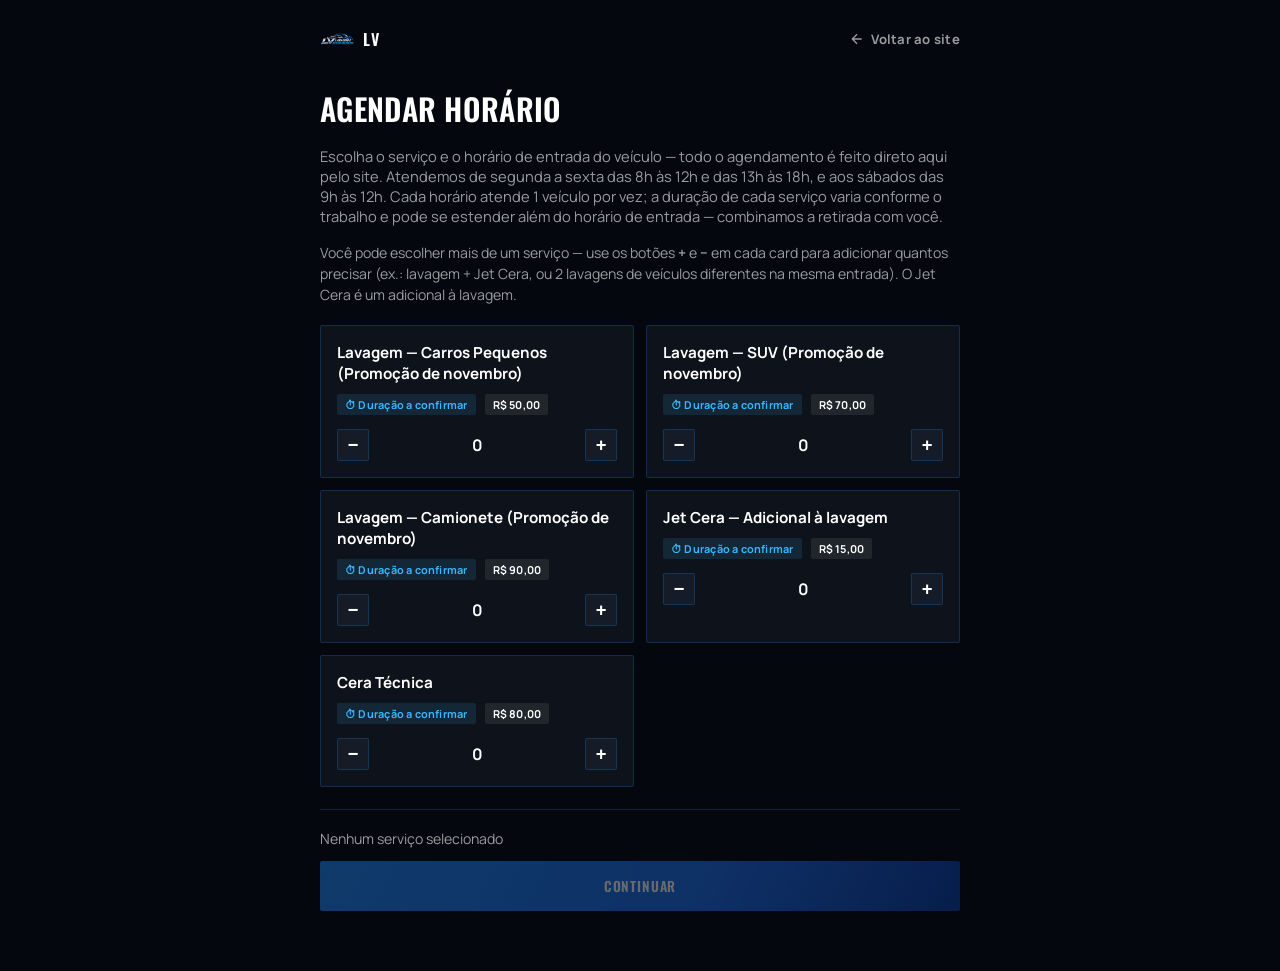
==== agendar.html @ 971d7b29 "Add files via upload" ====
<!DOCTYPE html>
<html lang="pt-BR">
<head>
<meta charset="UTF-8">
<meta name="viewport" content="width=device-width, initial-scale=1.0">
<title>Agendar Horário — LV Estética Automotiva</title>
<meta name="description" content="Agende online seu horário na LV Estética Automotiva em Passo Fundo - RS. Escolha o serviço, o dia e o horário de entrada do veículo.">
<meta name="robots" content="index, follow">
<!-- [DOMÍNIO DO SITE] — substitua pela URL final do site assim que o domínio for definido -->
<link rel="canonical" href="[DOMÍNIO DO SITE]/agendar.html">
<link rel="icon" type="image/png" href="logo-lv.png">
<link href="https://fonts.googleapis.com/css2?family=Oswald:wght@400;500;600;700&family=Manrope:wght@400;600;700;800&display=swap" rel="stylesheet">
<style>
:root{
  --black:#04070D; --black-soft:#0A0F16; --graphite:#0E131B; --graphite-2:#151C27;
  --red-fire:#1F6FEB; --red-deep:#0B3FA8; --orange-fire:#1E88F5; --gold:#38B6FF;
  --white:#FFFFFF; --white-60:rgba(255,255,255,.6); --line:rgba(30,136,245,.22);
  --danger:#E52316; --ok:#5cb85c;
  --font-display:'Oswald',sans-serif; --font-body:'Manrope',sans-serif;
  --flame-grad: linear-gradient(115deg, #1E88F5 0%, #1F6FEB 60%, #0B3FA8 100%);
}
*{box-sizing:border-box;}
body{margin:0;background:var(--black);color:var(--white);font-family:var(--font-body);padding:0 20px 60px;}
.wrap{max-width:640px;margin:0 auto;}
.topbar{max-width:640px;margin:0 auto;display:flex;align-items:center;justify-content:space-between;padding:22px 0 30px;}
.topbar__back{display:inline-flex;align-items:center;gap:6px;color:var(--white-60);text-decoration:none;font-size:.82rem;font-weight:700;letter-spacing:.02em;transition:color .2s;}
.topbar__back:hover{color:var(--gold);}
.topbar__back svg{width:16px;height:16px;}
.topbar__brand{display:flex;align-items:center;gap:9px;color:var(--white);text-decoration:none;font-family:var(--font-display);font-weight:600;font-size:1rem;letter-spacing:.1em;text-transform:uppercase;}
.topbar__brand img{width:34px;height:34px;object-fit:contain;flex-shrink:0;}
h1{font-family:var(--font-display);font-weight:600;text-transform:uppercase;font-size:1.9rem;margin:0 0 6px;letter-spacing:.01em;}
.sub{color:var(--white-60);font-size:.92rem;margin-bottom:32px;}
.step{display:none;}
.step.is-active{display:block;}
.card-grid{display:grid;grid-template-columns:1fr 1fr;gap:12px;margin-bottom:8px;}
.svc{border:1px solid var(--line);border-radius:2px;padding:16px;background:var(--graphite);cursor:pointer;transition:border-color .2s,transform .2s;}
.svc:hover{border-color:var(--orange-fire);transform:translateY(-2px);}
.svc.is-selected{border-color:var(--orange-fire);background:rgba(30,136,245,.08);}
.svc__name{font-weight:700;font-size:.95rem;margin-bottom:8px;}
.svc__badge{display:inline-block;font-size:.68rem;letter-spacing:.02em;text-transform:none;padding:3px 8px;border-radius:2px;font-weight:700;}
.svc__badge--duration{background:rgba(56,182,255,.12);color:var(--gold);}
.svc__badge--price{background:rgba(255,255,255,.08);color:var(--white);margin-left:6px;}
.svc__qty{display:flex;align-items:center;justify-content:space-between;margin-top:14px;}
.qty-btn{width:32px;height:32px;border-radius:2px;border:1px solid var(--line);background:var(--graphite-2);color:var(--white);font-size:1.15rem;font-weight:700;cursor:pointer;line-height:1;transition:border-color .2s,color .2s;}
.qty-btn:hover{border-color:var(--orange-fire);color:var(--gold);}
.qty-value{font-weight:700;font-size:1rem;min-width:22px;text-align:center;}
.svc-summary{margin-top:22px;border-top:1px solid var(--line);padding-top:18px;display:flex;flex-direction:column;gap:12px;}
.svc-summary__text{font-size:.88rem;color:var(--white-60);line-height:1.5;}
.svc-hint{color:var(--white-60);font-size:.88rem;margin:-16px 0 20px;line-height:1.5;}
.svc__duration{display:flex;align-items:center;gap:8px;border:1px solid var(--line);padding:14px 16px;border-radius:2px;margin-bottom:16px;background:var(--graphite);}
.svc__duration svg{width:18px;height:18px;flex-shrink:0;color:var(--gold);}
.svc__duration div strong{display:block;font-size:.68rem;letter-spacing:.06em;text-transform:uppercase;color:var(--white-60);font-weight:700;margin-bottom:2px;}
.svc__duration div span{font-size:.9rem;font-weight:700;}
.back{background:none;border:none;color:var(--gold);font-weight:700;cursor:pointer;margin-bottom:20px;font-size:.85rem;padding:0;}
label{display:block;font-size:.78rem;color:var(--white-60);margin-bottom:6px;font-weight:700;letter-spacing:.05em;text-transform:uppercase;}
input,.field{width:100%;padding:12px 14px;background:var(--graphite);border:1px solid var(--line);color:var(--white);border-radius:2px;margin-bottom:16px;font-family:inherit;font-size:.92rem;}
.slots{display:grid;grid-template-columns:repeat(3,1fr);gap:10px;margin-bottom:20px;}
.slot{padding:12px 8px;text-align:center;border:1px solid var(--line);border-radius:2px;cursor:pointer;font-size:.85rem;font-weight:700;}
.slot.is-full{opacity:.35;cursor:not-allowed;text-decoration:line-through;}
.slot.is-selected{border-color:var(--orange-fire);background:rgba(30,136,245,.12);color:var(--gold);}
.slot small{display:block;font-weight:400;color:var(--white-60);margin-top:2px;}
.btn{display:inline-flex;align-items:center;justify-content:center;gap:8px;width:100%;padding:15px;font-family:var(--font-display);font-weight:600;font-size:.85rem;letter-spacing:.06em;text-transform:uppercase;border-radius:2px;border:none;cursor:pointer;text-decoration:none;}
.btn--primary{background:var(--flame-grad);color:var(--white);}
.btn--primary:disabled{opacity:.4;cursor:not-allowed;}
.btn--whatsapp{background:#25D366;color:#052e14;}
.notice{border:1px solid var(--line);padding:14px 16px;border-radius:2px;font-size:.88rem;color:var(--white-60);margin-bottom:20px;line-height:1.6;}
.notice--warning{border-color:var(--danger);background:rgba(229,35,22,.08);color:var(--white);display:flex;gap:12px;align-items:flex-start;}
.notice--warning svg{width:22px;height:22px;flex-shrink:0;color:var(--danger);margin-top:1px;}
.notice--warning strong{display:block;color:var(--gold);font-weight:700;margin-bottom:4px;font-size:.82rem;letter-spacing:.02em;text-transform:uppercase;}
.notice--warning p{margin:0;font-size:.85rem;line-height:1.55;color:var(--white-60);}
.confirm{border:1px solid var(--line);padding:24px;border-radius:2px;text-align:center;}
.confirm h2{font-family:var(--font-display);text-transform:uppercase;color:var(--gold);margin-bottom:10px;letter-spacing:.02em;}
.notify-owner{margin-top:20px;border:1px solid var(--line);padding:20px;border-radius:2px;text-align:center;}
.notify-owner h3{font-family:var(--font-display);font-size:1rem;color:var(--gold);margin:0 0 6px;text-transform:uppercase;letter-spacing:.05em;}
.notify-owner p{color:var(--white-60);font-size:.86rem;margin:0 0 16px;line-height:1.5;}
</style>
</head>
<body>
<div class="topbar">
  <a href="index.html#topo" class="topbar__brand">
    <img src="logo-lv.png" alt="LV Estética Automotiva">
    LV
  </a>
  <a href="index.html#localizacao" class="topbar__back">
    <svg viewBox="0 0 24 24" fill="none" stroke="currentColor" stroke-width="2"><path d="M19 12H5M12 19l-7-7 7-7"/></svg>
    Voltar ao site
  </a>
</div>
<div class="wrap">
  <h1>Agendar horário</h1>
  <p class="sub">Escolha o serviço e o horário de entrada do veículo — todo o agendamento é feito direto aqui pelo site. Atendemos de segunda a sexta das 8h às 12h e das 13h às 18h, e aos sábados das 9h às 12h. Cada horário atende 1 veículo por vez; a duração de cada serviço varia conforme o trabalho e pode se estender além do horário de entrada — combinamos a retirada com você.</p>

  <!-- ETAPA 1: serviços (o cliente pode escolher mais de um) -->
  <div class="step is-active" id="step-service">
    <p class="svc-hint">Você pode escolher mais de um serviço — use os botões <strong>+</strong> e <strong>−</strong> em cada card para adicionar quantos precisar (ex.: lavagem + Jet Cera, ou 2 lavagens de veículos diferentes na mesma entrada). O Jet Cera é um adicional à lavagem.</p>
    <div class="card-grid" id="serviceList"></div>
    <div class="svc-summary">
      <div class="svc-summary__text" id="svcSummaryText">Nenhum serviço selecionado</div>
      <button class="btn btn--primary" id="continueBtn" disabled>Continuar</button>
    </div>
  </div>

  <!-- ETAPA 2a: agendamento no site (data + slot) -->
  <div class="step" id="step-site">
    <button class="back" data-back>&larr; Trocar serviços</button>
    <label>Serviços selecionados</label>
    <div class="field" id="siteServiceLabel"></div>
    <div class="svc__duration" id="siteServiceDuration">
      <svg viewBox="0 0 24 24" fill="none" stroke="currentColor" stroke-width="1.8"><circle cx="12" cy="12" r="9"/><path d="M12 7v5l3 3"/></svg>
      <div><strong>Duração estimada</strong><span id="siteServiceDurationText"></span></div>
    </div>
    <div class="notice" id="multiServiceNotice" style="display:none;">
      Como você escolheu mais de um serviço, o tempo total de permanência do veículo pode ser maior — combinamos o horário de retirada com você pelo WhatsApp.
    </div>
    <label for="date">Data</label>
    <input type="date" id="date">
    <div id="slotsWrap"></div>
    <label for="name">Nome</label>
    <input type="text" id="name" placeholder="Seu nome">
    <label for="phone">Telefone/WhatsApp</label>
    <input type="tel" id="phone" placeholder="(00) 9....-....">

    <div class="notice notice--warning">
      <svg viewBox="0 0 24 24" fill="none" stroke="currentColor" stroke-width="1.8"><path d="M12 9v4M12 17h.01M10.29 3.86 1.82 18a2 2 0 0 0 1.71 3h16.94a2 2 0 0 0 1.71-3L14.71 3.86a2 2 0 0 0-3.42 0Z"/></svg>
      <p><strong>Tolerância de atraso: 20 minutos</strong>Se você atrasar e não avisar pelo WhatsApp dentro de 20 minutos após o horário de entrada, o agendamento será cancelado automaticamente e a vaga será liberada para outro cliente. Se atrasar, avise-nos o quanto antes para garantirmos seu horário.</p>
    </div>

    <button class="btn btn--primary" id="confirmBtn" disabled>Confirmar agendamento</button>
  </div>

  <!-- ETAPA 3: confirmação — aqui entra a mensagem de WhatsApp no lugar do PIX -->
  <div class="step" id="step-confirm">
    <div class="confirm">
      <h2>Agendamento confirmado</h2>
      <p id="confirmText"></p>
    </div>
    <div class="notify-owner">
      <h3>Avise a LV</h3>
      <p>Envie uma mensagem para a LV Estética com os detalhes do seu agendamento — assim a equipe já separa o horário pra você.</p>
      <a class="btn btn--whatsapp" id="ownerNotifyLink" target="_blank" rel="noopener">💬 Avisar pelo WhatsApp</a>
    </div>
  </div>
</div>

<script>
/* =========================================================
 * MOCK DE BACKEND (localStorage).
 * ATENÇÃO — limitação importante: localStorage é salvo só
 * no navegador/aparelho de cada cliente. Isso quer dizer que
 * um horário lotado por um cliente no celular dele NÃO some
 * pra outro cliente em outro celular — cada aparelho tem sua
 * própria "contagem". Serve pra não perder o controle enquanto
 * o mesmo cliente navega no site, mas não substitui um banco
 * de dados real compartilhado entre todo mundo.
 * Em produção troque por chamadas reais à API (ver
 * booking-logic.js), que revalida a vaga dentro de uma
 * transação no servidor para evitar overbooking de verdade.
 *
 * Sem etapa de pagamento: ao confirmar, o agendamento já nasce
 * com status 'confirmado' — a única coisa que falta é o cliente
 * clicar em "Avisar pelo WhatsApp" para a LV Estética ficar sabendo.
 * =======================================================*/
const SERVICES = [
  { id:'lavagem-carro-pequeno', name:'Lavagem — Carros Pequenos (Promoção de novembro)', durationLabel:'Duração a confirmar', price:50.00 },
  { id:'lavagem-suv', name:'Lavagem — SUV (Promoção de novembro)', durationLabel:'Duração a confirmar', price:70.00 },
  { id:'lavagem-camionete', name:'Lavagem — Camionete (Promoção de novembro)', durationLabel:'Duração a confirmar', price:90.00 },
  { id:'jet-cera', name:'Jet Cera — Adicional à lavagem', durationLabel:'Duração a confirmar', price:15.00 },
  { id:'cera-tecnica', name:'Cera Técnica', durationLabel:'Duração a confirmar', price:80.00 },
];
/* Capacidade única: 1 veículo por horário de entrada, em todos os serviços —
 * é uma baia só. Os horários são gerados a partir do EXPEDIENTE abaixo e
 * representam o horário de ENTRADA do veículo, não o horário em que o
 * serviço termina — serviços mais longos (ver durationLabel de cada um)
 * podem se estender além do expediente do dia; a retirada é combinada
 * diretamente com o cliente. */
const SLOT_STEP_MINUTES = 60;
const SLOT_CAPACITY = 1;

/* =========================================================
 * EXPEDIENTE DA LV
 * Segunda a sexta: 8h às 12h e 13h às 18h (almoço 12h–13h) · Sábado: 9h às 12h · Domingo: fechado.
 * =======================================================*/
function getWorkingWindows(dateStr){
  const day = new Date(`${dateStr}T00:00:00`).getDay(); // 0=Dom ... 6=Sáb
  if (day === 0) return [];                                   // domingo: fechado
  if (day === 6) return [ { start:'09:00', end:'12:00' } ];    // sábado
  return [                                                    // segunda a sexta
    { start:'08:00', end:'12:00' },
    { start:'13:00', end:'18:00' }                            // 12h–13h: almoço
  ];
}
function timeToMinutes(t){ const [h,m] = t.split(':').map(Number); return h*60+m; }
function minutesToTime(mins){ const h=String(Math.floor(mins/60)).padStart(2,'0'); const m=String(mins%60).padStart(2,'0'); return `${h}:${m}`; }
function generateSlots(dateStr, stepMinutes){
  const windows = getWorkingWindows(dateStr);
  const slots = [];
  // Se a data for hoje, não oferece horários que já passaram.
  const now = new Date();
  const todayStr = `${now.getFullYear()}-${String(now.getMonth()+1).padStart(2,'0')}-${String(now.getDate()).padStart(2,'0')}`;
  const nowM = dateStr === todayStr ? now.getHours()*60 + now.getMinutes() : -1;
  windows.forEach(win=>{
    const startM = timeToMinutes(win.start);
    const endM = timeToMinutes(win.end);
    for (let t = startM; t < endM; t += stepMinutes){
      if (t > nowM) slots.push(minutesToTime(t));
    }
  });
  return slots;
}

/* =========================================================
 * CONFIGURAÇÃO CENTRAL DA ESTÉTICA
 * Único lugar do arquivo com dados específicos deste cliente.
 * Em produção (ex.: Next.js) isso vira uma env var:
 *   NEXT_PUBLIC_WHATSAPP_ESTETICA=5500000000000
 * lida via process.env.NEXT_PUBLIC_WHATSAPP_ESTETICA.
 * =======================================================*/
const CONFIG = {
  empresaNome: 'LV Estética Automotiva',
  whatsappEstetica: '5500000000000', // [PLACEHOLDER] substitua pelo WhatsApp real da LV Estética, número do PROPRIETÁRIO
};

function getAppointments(){ return JSON.parse(localStorage.getItem('lv_appointments')||'[]'); }
function saveAppointment(a){ const all=getAppointments(); all.push(a); localStorage.setItem('lv_appointments', JSON.stringify(all)); }
function countConfirmed(date, slotTime){
  return getAppointments().filter(a=>a.date===date && a.slotTime===slotTime && a.status==='confirmado').length;
}

/* state.services guarda a quantidade escolhida de cada serviço: { [id]: qty }.
 * Isso permite ao cliente escolher mais de 1 lavagem (ou combinar serviços
 * diferentes) numa mesma entrada, antes de avançar para data/horário. */
let state = { services:{}, selectedItems:[], slot:null };

function renderServices(){
  const list = document.getElementById('serviceList');
  list.innerHTML='';
  SERVICES.forEach(s=>{
    const qty = state.services[s.id] || 0;
    const el=document.createElement('div');
    el.className='svc'+(qty>0?' is-selected':'');
    el.innerHTML = `<div class="svc__name">${s.name}</div>
      <span class="svc__badge svc__badge--duration">⏱ ${s.durationLabel}</span>
      ${s.price!=null ? `<span class="svc__badge svc__badge--price">R$ ${s.price.toFixed(2).replace('.',',')}</span>` : ''}
      <div class="svc__qty">
        <button type="button" class="qty-btn qty-minus" aria-label="Remover ${s.name}">−</button>
        <span class="qty-value">${qty}</span>
        <button type="button" class="qty-btn qty-plus" aria-label="Adicionar ${s.name}">+</button>
      </div>`;
    const qtyEl = el.querySelector('.qty-value');
    el.querySelector('.qty-minus').onclick=()=>changeQty(s,-1,el,qtyEl);
    el.querySelector('.qty-plus').onclick=()=>changeQty(s,1,el,qtyEl);
    list.appendChild(el);
  });
  updateSummary();
}

function changeQty(s, delta, el, qtyEl){
  const next = Math.max(0, (state.services[s.id]||0) + delta);
  if (next === 0) delete state.services[s.id]; else state.services[s.id] = next;
  qtyEl.textContent = next;
  el.classList.toggle('is-selected', next>0);
  updateSummary();
}

function getSelectedServicesList(){
  return Object.entries(state.services).map(([id,qty])=>({service:SERVICES.find(s=>s.id===id), qty}));
}

function formatServicesLabel(items, sep){
  return items.map(i => i.qty>1 ? `${i.qty}× ${i.service.name}` : i.service.name).join(sep);
}

function updateSummary(){
  const items = getSelectedServicesList();
  const total = items.reduce((sum,i)=>sum+i.qty,0);
  document.getElementById('svcSummaryText').textContent = total===0
    ? 'Nenhum serviço selecionado'
    : `${total} serviço${total>1?'s':''} selecionado${total>1?'s':''}: ${formatServicesLabel(items, ' + ')}`;
  document.getElementById('continueBtn').disabled = total===0;
}

function goToStep(id){
  document.querySelectorAll('.step').forEach(s=>s.classList.remove('is-active'));
  document.getElementById(id).classList.add('is-active');
}

document.getElementById('continueBtn').onclick = ()=>{
  const items = getSelectedServicesList();
  if (items.length===0) return;
  state.selectedItems = items;
  document.getElementById('siteServiceLabel').innerHTML = formatServicesLabel(items, '<br>');
  document.getElementById('siteServiceDurationText').textContent = items.map(i=>i.service.durationLabel).join(' · ');
  document.getElementById('multiServiceNotice').style.display = items.length>1 ? 'block' : 'none';
  const dateInput = document.getElementById('date');
  const hoje = new Date();
  dateInput.min = `${hoje.getFullYear()}-${String(hoje.getMonth()+1).padStart(2,'0')}-${String(hoje.getDate()).padStart(2,'0')}`;
  dateInput.value = dateInput.min;
  renderSlots();
  dateInput.onchange = renderSlots;
  goToStep('step-site');
};

function renderSlots(){
  const date = document.getElementById('date').value;
  const wrap = document.getElementById('slotsWrap');
  const slotTimes = generateSlots(date, SLOT_STEP_MINUTES);
  state.slot = null;
  updateConfirmState();

  if (slotTimes.length === 0) {
    wrap.innerHTML = '<div class="notice">Fechado nesse dia ou sem horários disponíveis. Atendemos de segunda a sexta das 8h às 12h e das 13h às 18h, e aos sábados das 9h às 12h — escolha outra data.</div>';
    return;
  }

  wrap.innerHTML = '<label>Horário de entrada</label><div class="slots" id="slotsGrid"></div>';
  const grid = document.getElementById('slotsGrid');
  slotTimes.forEach(slotTime=>{
    const confirmed = countConfirmed(date, slotTime);
    const vagas = SLOT_CAPACITY - confirmed;
    const el = document.createElement('div');
    el.className = 'slot' + (vagas<=0 ? ' is-full':'');
    el.innerHTML = `${slotTime}<small>${vagas>0?'disponível':'lotado'}</small>`;
    if (vagas>0){
      el.onclick=()=>{
        [...grid.children].forEach(c=>c.classList.remove('is-selected'));
        el.classList.add('is-selected');
        state.slot = slotTime;
        updateConfirmState();
      };
    }
    grid.appendChild(el);
  });
}

function updateConfirmState(){
  document.getElementById('confirmBtn').disabled = !state.slot;
}

document.getElementById('confirmBtn').onclick = ()=>{
  const date = document.getElementById('date').value;
  const name = document.getElementById('name').value.trim();
  const phone = document.getElementById('phone').value.trim();
  if (!name || !phone) { alert('Preencha nome e telefone.'); return; }

  // Revalidação de última hora (o backend real faz isso dentro de uma transação)
  const confirmed = countConfirmed(date, state.slot);
  if (confirmed >= SLOT_CAPACITY) {
    alert('Esse horário acabou de lotar. Escolha outro.');
    renderSlots();
    return;
  }

  // Sem etapa de pagamento: o agendamento já nasce confirmado.
  const appointment = {
    date, slotTime: state.slot,
    services: state.selectedItems.map(i=>({id:i.service.id, qty:i.qty})),
    name, phone, status:'confirmado'
  };
  saveAppointment(appointment);

  const [y,m,d] = date.split('-');
  document.getElementById('confirmText').textContent =
    `${formatServicesLabel(state.selectedItems, ', ')} — entrada em ${d}/${m}/${y} às ${state.slot}.`;
  document.getElementById('ownerNotifyLink').href = buildOwnerNotificationUrl(appointment);
  goToStep('step-confirm');
};

document.querySelectorAll('[data-back]').forEach(b=>b.onclick=()=>{ renderServices(); goToStep('step-service'); });

/* =========================================================
 * NOTIFICAÇÃO DA LV APÓS AGENDAMENTO PELO SITE
 * Chamada só DEPOIS que o agendamento já foi salvo com sucesso.
 * Não envia nada sozinha — apenas monta o link click-to-chat;
 * quem decide enviar é o cliente, clicando no botão. É esta
 * etapa que substitui o pagamento de adiantamento via PIX.
 * =======================================================*/
function buildOwnerNotificationMessage({ name, phone, services, date, slotTime }){
  const [y,m,d] = date.split('-');
  const linhasServicos = services.map(({id,qty})=>{
    const s = SERVICES.find(x=>x.id===id);
    const nome = s ? s.name : id;
    const dur = s ? s.durationLabel : 'a confirmar';
    const prefixo = qty>1 ? `${qty}× ` : '';
    const precoTxt = s && s.price!=null ? ` — R$ ${s.price.toFixed(2).replace('.',',')}${qty>1?` cada (total R$ ${(s.price*qty).toFixed(2).replace('.',',')})`:''}` : '';
    return `• ${prefixo}${nome} (⏱ ${dur})${precoTxt}`;
  });
  const linhas = [
    'Olá! Novo agendamento realizado pelo site.',
    '',
    `👤 Cliente: ${name}`,
    `📱 WhatsApp: ${phone}`,
    '',
    '🔥 Serviços:',
    ...linhasServicos,
    '',
    `📅 Data de entrada: ${d}/${m}/${y}`,
    `🕐 Horário de entrada: ${slotTime}`,
    '',
    'O agendamento foi realizado pelo sistema do site.',
  ];
  return linhas.join('\n');
}
function buildOwnerNotificationUrl(appointment){
  const mensagem = buildOwnerNotificationMessage(appointment);
  return `https://wa.me/${CONFIG.whatsappEstetica}?text=${encodeURIComponent(mensagem)}`;
}

renderServices();
</script>
</body>
</html>
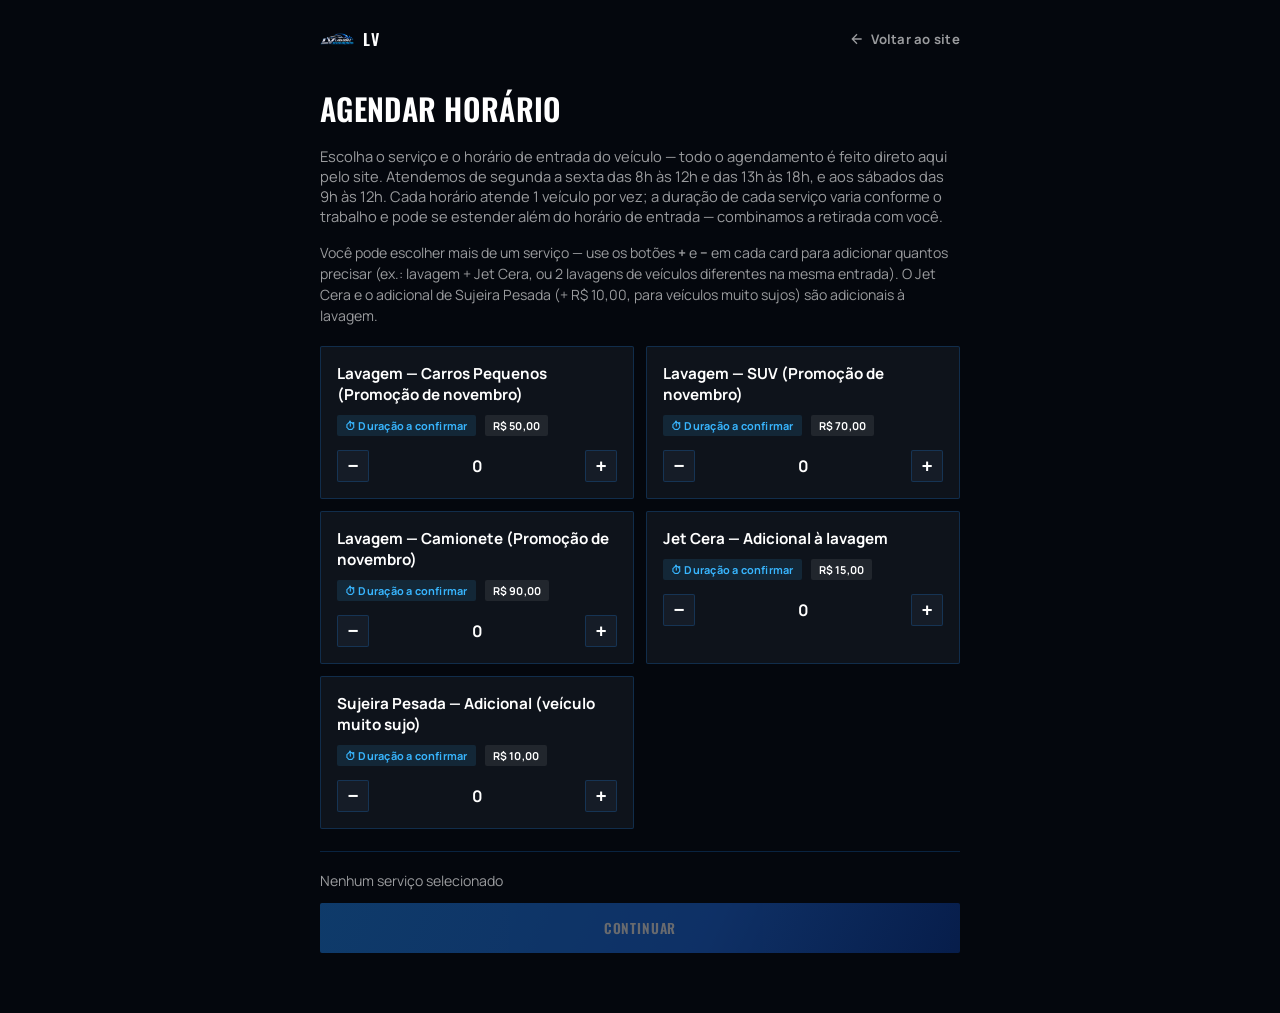
==== commit 965cbaa5: "Add files via upload" ====
--- a/agendar.html
+++ b/agendar.html
@@ -92,7 +92,7 @@
 
   <!-- ETAPA 1: serviços (o cliente pode escolher mais de um) -->
   <div class="step is-active" id="step-service">
-    <p class="svc-hint">Você pode escolher mais de um serviço — use os botões <strong>+</strong> e <strong>−</strong> em cada card para adicionar quantos precisar (ex.: lavagem + Jet Cera, ou 2 lavagens de veículos diferentes na mesma entrada). O Jet Cera é um adicional à lavagem.</p>
+    <p class="svc-hint">Você pode escolher mais de um serviço — use os botões <strong>+</strong> e <strong>−</strong> em cada card para adicionar quantos precisar (ex.: lavagem + Jet Cera, ou 2 lavagens de veículos diferentes na mesma entrada). O Jet Cera e o adicional de Sujeira Pesada (+ R$ 10,00, para veículos muito sujos) são adicionais à lavagem.</p>
     <div class="card-grid" id="serviceList"></div>
     <div class="svc-summary">
       <div class="svc-summary__text" id="svcSummaryText">Nenhum serviço selecionado</div>
@@ -165,7 +165,7 @@
   { id:'lavagem-suv', name:'Lavagem — SUV (Promoção de novembro)', durationLabel:'Duração a confirmar', price:70.00 },
   { id:'lavagem-camionete', name:'Lavagem — Camionete (Promoção de novembro)', durationLabel:'Duração a confirmar', price:90.00 },
   { id:'jet-cera', name:'Jet Cera — Adicional à lavagem', durationLabel:'Duração a confirmar', price:15.00 },
-  { id:'cera-tecnica', name:'Cera Técnica', durationLabel:'Duração a confirmar', price:80.00 },
+  { id:'sujeira-pesada', name:'Sujeira Pesada — Adicional (veículo muito sujo)', durationLabel:'Duração a confirmar', price:10.00 },
 ];
 /* Capacidade única: 1 veículo por horário de entrada, em todos os serviços —
  * é uma baia só. Os horários são gerados a partir do EXPEDIENTE abaixo e
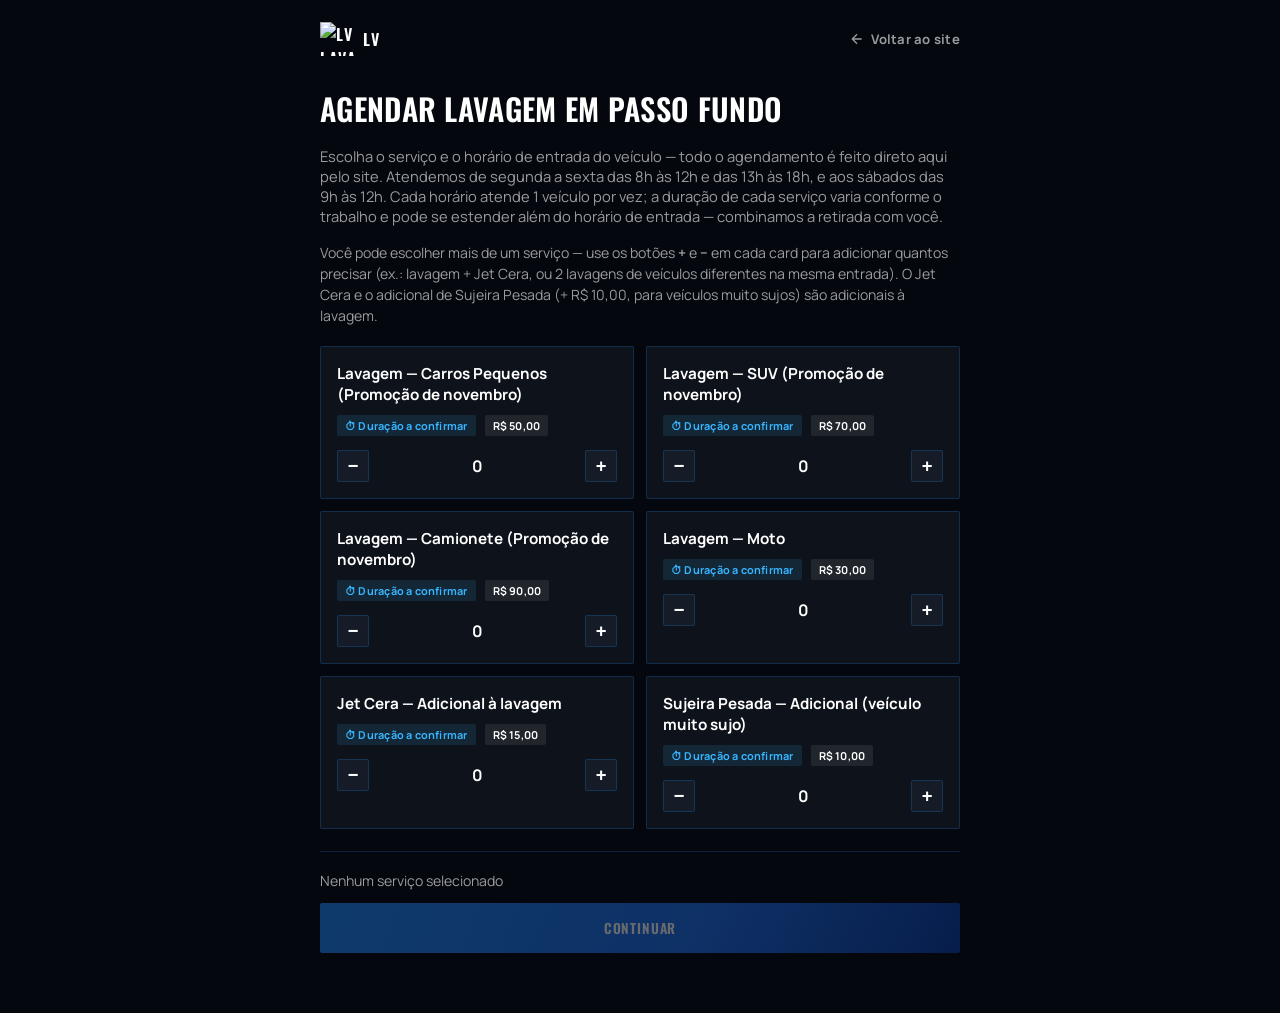
==== commit cded9bba: "Add files via upload" ====
--- a/agendar.html
+++ b/agendar.html
@@ -3,12 +3,23 @@
 <head>
 <meta charset="UTF-8">
 <meta name="viewport" content="width=device-width, initial-scale=1.0">
-<title>Agendar Horário — LV Estética Automotiva</title>
-<meta name="description" content="Agende online seu horário na LV Estética Automotiva em Passo Fundo - RS. Escolha o serviço, o dia e o horário de entrada do veículo.">
+<title>Agendar Lavagem em Passo Fundo - RS | LV Estética Automotiva</title>
+<meta name="description" content="Agende online sua lavagem na LV Estética Automotiva, em Passo Fundo - RS. Escolha o serviço, o dia e o horário de entrada do veículo.">
 <meta name="robots" content="index, follow">
-<!-- [DOMÍNIO DO SITE] — substitua pela URL final do site assim que o domínio for definido -->
+<meta property="og:type" content="website">
+<meta property="og:site_name" content="LV Estética Automotiva">
+<meta property="og:locale" content="pt_BR">
+<meta property="og:title" content="Agendar Lavagem em Passo Fundo - RS | LV Estética Automotiva">
+<meta property="og:description" content="Agende online sua lavagem na LV Estética Automotiva, em Passo Fundo - RS.">
+<meta property="og:url" content="[DOMÍNIO DO SITE]/agendar.html">
+<meta property="og:image" content="[DOMÍNIO DO SITE]/img/og-lv-estetica-automotiva.jpg">
+<meta name="theme-color" content="#04070D">
 <link rel="canonical" href="[DOMÍNIO DO SITE]/agendar.html">
-<link rel="icon" type="image/png" href="logo-lv.png">
+<link rel="icon" type="image/png" sizes="192x192" href="favicon-lv.png">
+<link rel="apple-touch-icon" href="favicon-lv.png">
+<script type="application/ld+json">
+{"@context": "https://schema.org", "@type": "BreadcrumbList", "itemListElement": [{"@type": "ListItem", "position": 1, "name": "Início", "item": "[DOMÍNIO DO SITE]/"}, {"@type": "ListItem", "position": 2, "name": "Agendar lavagem", "item": "[DOMÍNIO DO SITE]/agendar.html"}]}
+</script>
 <link href="https://fonts.googleapis.com/css2?family=Oswald:wght@400;500;600;700&family=Manrope:wght@400;600;700;800&display=swap" rel="stylesheet">
 <style>
 :root{
@@ -78,7 +89,7 @@
 <body>
 <div class="topbar">
   <a href="index.html#topo" class="topbar__brand">
-    <img src="logo-lv.png" alt="LV Estética Automotiva">
+    <img src="img/logo-lv.webp" alt="LV Lavagem e Estética Automotiva — Passo Fundo" width="900" height="302">
     LV
   </a>
   <a href="index.html#localizacao" class="topbar__back">
@@ -87,7 +98,7 @@
   </a>
 </div>
 <div class="wrap">
-  <h1>Agendar horário</h1>
+  <h1>Agendar lavagem em Passo Fundo</h1>
   <p class="sub">Escolha o serviço e o horário de entrada do veículo — todo o agendamento é feito direto aqui pelo site. Atendemos de segunda a sexta das 8h às 12h e das 13h às 18h, e aos sábados das 9h às 12h. Cada horário atende 1 veículo por vez; a duração de cada serviço varia conforme o trabalho e pode se estender além do horário de entrada — combinamos a retirada com você.</p>
 
   <!-- ETAPA 1: serviços (o cliente pode escolher mais de um) -->
@@ -164,6 +175,7 @@
   { id:'lavagem-carro-pequeno', name:'Lavagem — Carros Pequenos (Promoção de novembro)', durationLabel:'Duração a confirmar', price:50.00 },
   { id:'lavagem-suv', name:'Lavagem — SUV (Promoção de novembro)', durationLabel:'Duração a confirmar', price:70.00 },
   { id:'lavagem-camionete', name:'Lavagem — Camionete (Promoção de novembro)', durationLabel:'Duração a confirmar', price:90.00 },
+  { id:'lavagem-moto', name:'Lavagem — Moto', durationLabel:'Duração a confirmar', price:30.00 },
   { id:'jet-cera', name:'Jet Cera — Adicional à lavagem', durationLabel:'Duração a confirmar', price:15.00 },
   { id:'sujeira-pesada', name:'Sujeira Pesada — Adicional (veículo muito sujo)', durationLabel:'Duração a confirmar', price:10.00 },
 ];
@@ -212,12 +224,12 @@
  * CONFIGURAÇÃO CENTRAL DA ESTÉTICA
  * Único lugar do arquivo com dados específicos deste cliente.
  * Em produção (ex.: Next.js) isso vira uma env var:
- *   NEXT_PUBLIC_WHATSAPP_ESTETICA=5500000000000
+ *   NEXT_PUBLIC_WHATSAPP_ESTETICA=5554992657516
  * lida via process.env.NEXT_PUBLIC_WHATSAPP_ESTETICA.
  * =======================================================*/
 const CONFIG = {
   empresaNome: 'LV Estética Automotiva',
-  whatsappEstetica: '5500000000000', // [PLACEHOLDER] substitua pelo WhatsApp real da LV Estética, número do PROPRIETÁRIO
+  whatsappEstetica: '5554992657516', // [PLACEHOLDER] substitua pelo WhatsApp real da LV Estética, número do PROPRIETÁRIO
 };
 
 function getAppointments(){ return JSON.parse(localStorage.getItem('lv_appointments')||'[]'); }
